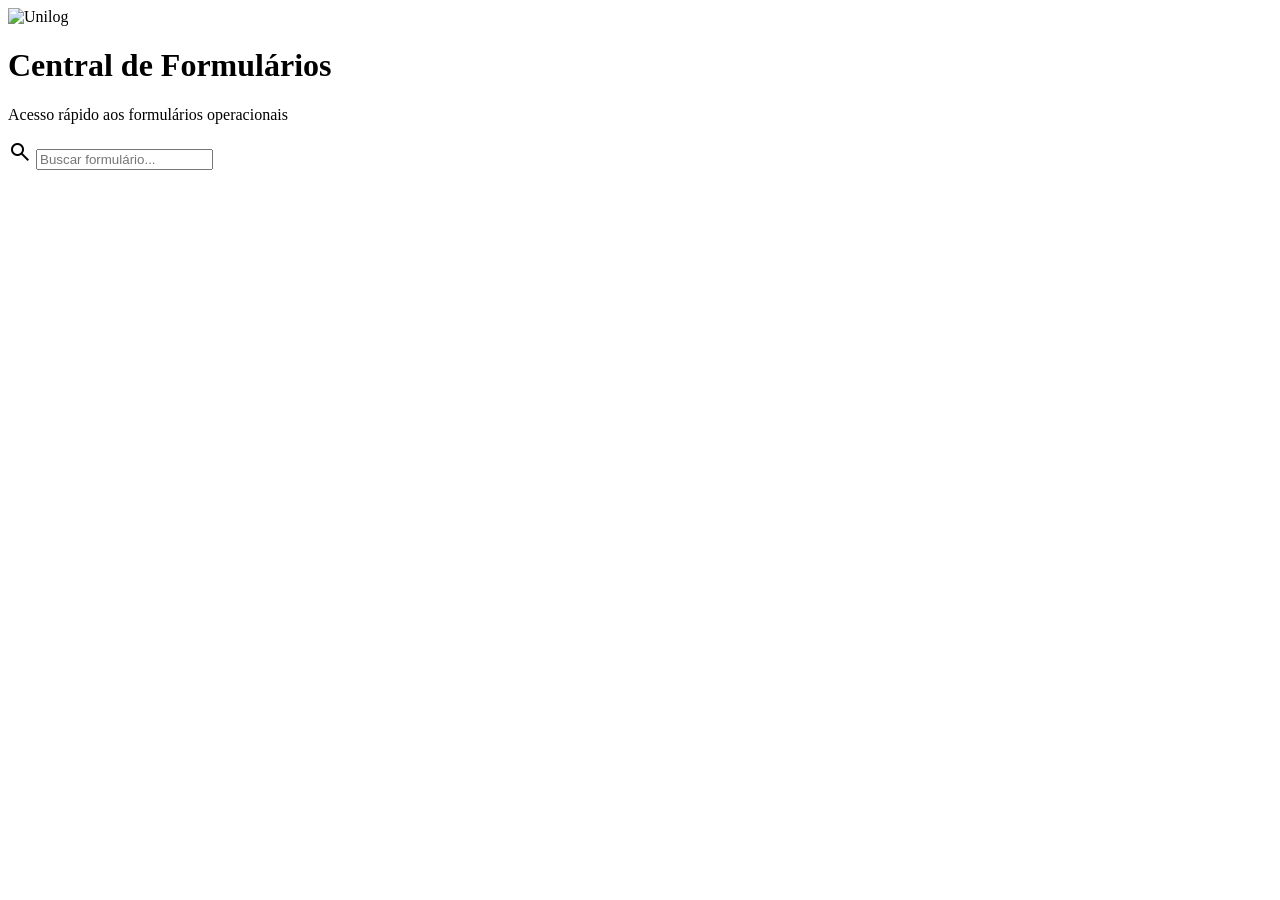
==== index.html @ 082c8972 "Add initial HTML structure for the application" ====
<!DOCTYPE html>
<html lang="pt-BR">
<head>
  <meta charset="UTF-8" />
  <meta name="viewport" content="width=device-width, initial-scale=1.0" />
  <title>Central de Formulários - Unilog</title>

  <link rel="preconnect" href="https://fonts.googleapis.com">
  <link rel="preconnect" href="https://fonts.gstatic.com" crossorigin>
  <link href="https://fonts.googleapis.com/css2?family=Roboto:wght@300;400;700&display=swap" rel="stylesheet">

  <link rel="stylesheet" href="style.css" />

  <link rel="stylesheet" href="https://fonts.googleapis.com/css2?family=Material+Symbols+Outlined" />
</head>
<body>
  <div class="app">
    <header class="header">
      <img src="assets/logo-unilog.png" alt="Unilog" class="logo" />
      <div class="header-text">
        <h1>Central de Formulários</h1>
        <p>Acesso rápido aos formulários operacionais</p>
      </div>
    </header>

    <section class="search-section">
      <div class="search-box">
        <span class="material-symbols-outlined">search</span>
        <input type="text" id="searchInput" placeholder="Buscar formulário..." />
      </div>
    </section>

    <section id="catalogo" class="catalogo"></section>
  </div>

  <script src="config.js"></script>
  <script src="app.js"></script>
</body>
</html>
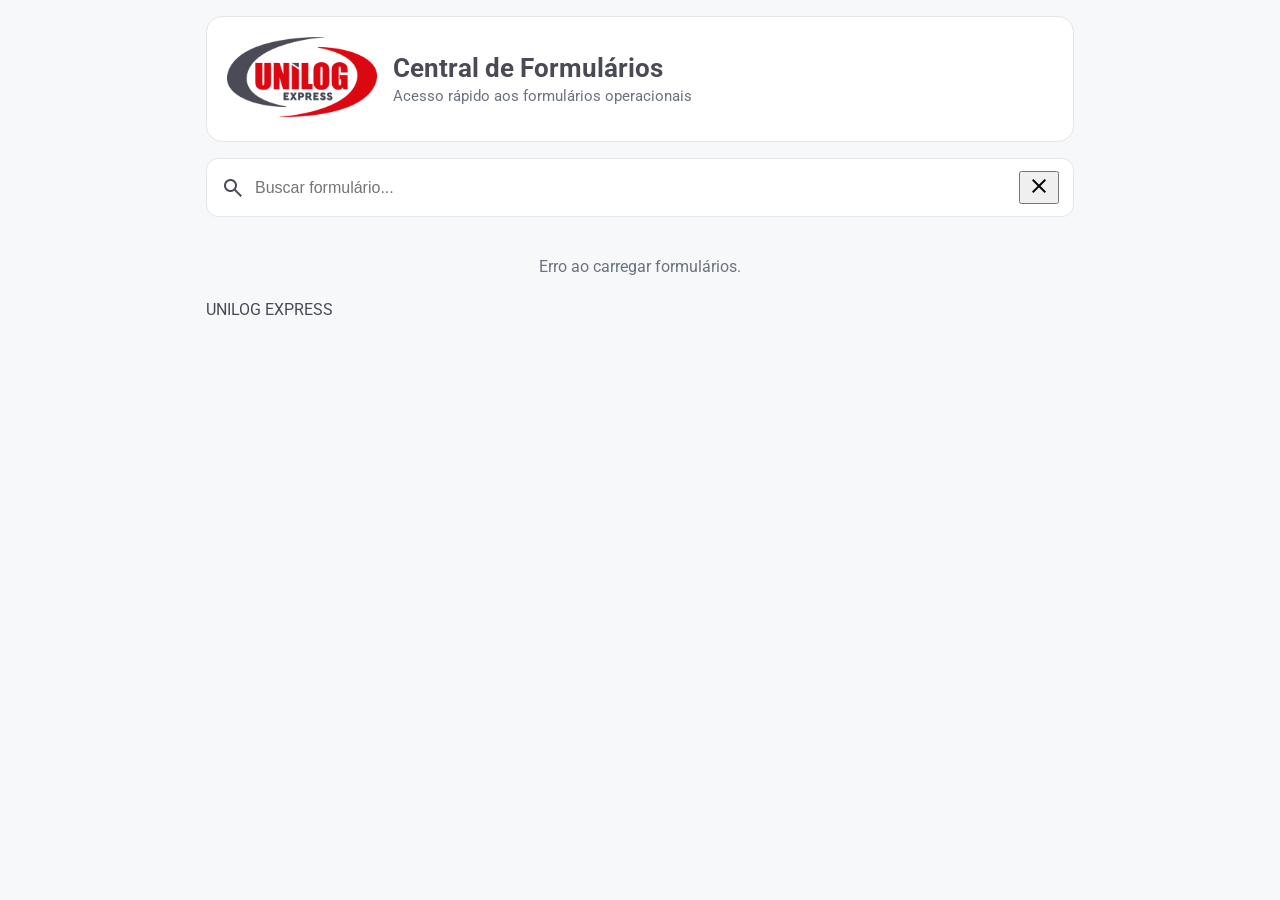
==== commit f0120190: "Refactor index.html for better structure and accessibility Updated HTML structure and improved acces" ====
--- a/index.html
+++ b/index.html
@@ -1,39 +1,145 @@
 <!DOCTYPE html>
 <html lang="pt-BR">
+
 <head>
-  <meta charset="UTF-8" />
-  <meta name="viewport" content="width=device-width, initial-scale=1.0" />
-  <title>Central de Formulários - Unilog</title>
+  <meta charset="UTF-8">
 
-  <link rel="preconnect" href="https://fonts.googleapis.com">
-  <link rel="preconnect" href="https://fonts.gstatic.com" crossorigin>
-  <link href="https://fonts.googleapis.com/css2?family=Roboto:wght@300;400;700&display=swap" rel="stylesheet">
+  <meta
+    name="viewport"
+    content="width=device-width, initial-scale=1.0"
+  >
 
-  <link rel="stylesheet" href="style.css" />
+  <meta
+    name="theme-color"
+    content="#494a56"
+  >
 
-  <link rel="stylesheet" href="https://fonts.googleapis.com/css2?family=Material+Symbols+Outlined" />
+  <title>Central de Formulários | Unilog Express</title>
+
+  <!-- Roboto -->
+  <link
+    rel="preconnect"
+    href="https://fonts.googleapis.com"
+  >
+
+  <link
+    rel="preconnect"
+    href="https://fonts.gstatic.com"
+    crossorigin
+  >
+
+  <link
+    href="https://fonts.googleapis.com/css2?family=Roboto:wght@300;400;500;700&display=swap"
+    rel="stylesheet"
+  >
+
+  <!-- Google Material Symbols -->
+  <link
+    rel="stylesheet"
+    href="https://fonts.googleapis.com/css2?family=Material+Symbols+Outlined"
+  >
+
+  <!-- CSS -->
+  <link
+    rel="stylesheet"
+    href="style.css"
+  >
 </head>
+
 <body>
-  <div class="app">
+
+  <main class="app">
+
+    <!-- CABEÇALHO -->
     <header class="header">
-      <img src="assets/logo-unilog.png" alt="Unilog" class="logo" />
+
+      <div class="logo-container">
+        <img
+          src="assets/logo-unilog.png"
+          alt="Unilog Express"
+          class="logo"
+        >
+      </div>
+
       <div class="header-text">
         <h1>Central de Formulários</h1>
-        <p>Acesso rápido aos formulários operacionais</p>
+
+        <p>
+          Acesso rápido aos formulários operacionais
+        </p>
       </div>
+
     </header>
 
-    <section class="search-section">
+
+    <!-- BUSCA -->
+    <section
+      class="search-section"
+      aria-label="Pesquisa de formulários"
+    >
+
       <div class="search-box">
-        <span class="material-symbols-outlined">search</span>
-        <input type="text" id="searchInput" placeholder="Buscar formulário..." />
+
+        <span
+          class="material-symbols-outlined search-icon"
+          aria-hidden="true"
+        >
+          search
+        </span>
+
+        <input
+          type="search"
+          id="searchInput"
+          placeholder="Buscar formulário..."
+          autocomplete="off"
+          aria-label="Buscar formulário"
+        >
+
+        <button
+          type="button"
+          id="clearSearch"
+          class="clear-search"
+          aria-label="Limpar pesquisa"
+          title="Limpar pesquisa"
+        >
+          <span class="material-symbols-outlined">
+            close
+          </span>
+        </button>
+
       </div>
+
     </section>
 
-    <section id="catalogo" class="catalogo"></section>
-  </div>
 
+    <!-- CATÁLOGO -->
+    <section
+      id="catalogo"
+      class="catalogo"
+      aria-live="polite"
+    >
+
+      <div class="estado">
+        Carregando formulários...
+      </div>
+
+    </section>
+
+
+    <!-- RODAPÉ -->
+    <footer class="footer">
+      <span>UNILOG EXPRESS</span>
+    </footer>
+
+  </main>
+
+
+  <!-- CONFIGURAÇÃO -->
   <script src="config.js"></script>
+
+  <!-- APLICAÇÃO -->
   <script src="app.js"></script>
+
 </body>
+
 </html>
--- a/style.css
+++ b/style.css
@@ -0,0 +1,171 @@
+:root {
+  --cor-primaria: #494a56;
+  --cor-secundaria: #db0812;
+  --cor-fundo: #f7f8fa;
+  --cor-branco: #ffffff;
+  --cor-borda: #e3e6ea;
+  --cor-texto-claro: #6b7280;
+  --cor-hover: #fff2f3;
+  --raio: 16px;
+}
+
+* {
+  box-sizing: border-box;
+}
+
+body {
+  margin: 0;
+  font-family: 'Roboto', Verdana, sans-serif;
+  background: var(--cor-fundo);
+  color: var(--cor-primaria);
+}
+
+.app {
+  max-width: 900px;
+  margin: 0 auto;
+  padding: 16px;
+}
+
+.header {
+  display: flex;
+  align-items: center;
+  gap: 16px;
+  background: var(--cor-branco);
+  border: 1px solid var(--cor-borda);
+  border-radius: var(--raio);
+  padding: 16px;
+  margin-bottom: 16px;
+}
+
+.logo {
+  width: 120px;
+  height: auto;
+  object-fit: contain;
+}
+
+.header-text h1 {
+  margin: 0;
+  font-size: 1.4rem;
+  color: var(--cor-primaria);
+}
+
+.header-text p {
+  margin: 4px 0 0;
+  color: var(--cor-texto-claro);
+  font-size: 0.95rem;
+}
+
+.search-section {
+  margin-bottom: 16px;
+}
+
+.search-box {
+  display: flex;
+  align-items: center;
+  gap: 8px;
+  background: var(--cor-branco);
+  border: 1px solid var(--cor-borda);
+  border-radius: 12px;
+  padding: 12px 14px;
+}
+
+.search-box input {
+  border: none;
+  outline: none;
+  width: 100%;
+  font-size: 1rem;
+  background: transparent;
+  color: var(--cor-primaria);
+}
+
+.catalogo {
+  display: flex;
+  flex-direction: column;
+  gap: 24px;
+}
+
+.categoria {
+  display: flex;
+  flex-direction: column;
+  gap: 12px;
+}
+
+.categoria-titulo {
+  font-size: 1.1rem;
+  font-weight: 700;
+  color: var(--cor-primaria);
+  border-left: 5px solid var(--cor-secundaria);
+  padding-left: 10px;
+}
+
+.cards {
+  display: grid;
+  grid-template-columns: 1fr;
+  gap: 12px;
+}
+
+.card {
+  display: flex;
+  align-items: center;
+  gap: 14px;
+  background: var(--cor-branco);
+  border: 1px solid var(--cor-borda);
+  border-radius: 14px;
+  padding: 14px;
+  text-decoration: none;
+  color: inherit;
+  transition: 0.2s ease;
+}
+
+.card:hover {
+  background: var(--cor-hover);
+  border-color: var(--cor-secundaria);
+}
+
+.card-icon {
+  width: 48px;
+  height: 48px;
+  background: #fff4f5;
+  color: var(--cor-secundaria);
+  border-radius: 12px;
+  display: flex;
+  align-items: center;
+  justify-content: center;
+  flex-shrink: 0;
+}
+
+.card-content h3 {
+  margin: 0;
+  font-size: 1rem;
+  color: var(--cor-primaria);
+}
+
+.card-content p {
+  margin: 4px 0 0;
+  color: var(--cor-texto-claro);
+  font-size: 0.92rem;
+}
+
+.estado {
+  text-align: center;
+  padding: 24px;
+  color: var(--cor-texto-claro);
+}
+
+@media (min-width: 700px) {
+  .cards {
+    grid-template-columns: repeat(2, 1fr);
+  }
+
+  .header {
+    padding: 20px;
+  }
+
+  .logo {
+    width: 150px;
+  }
+
+  .header-text h1 {
+    font-size: 1.6rem;
+  }
+}
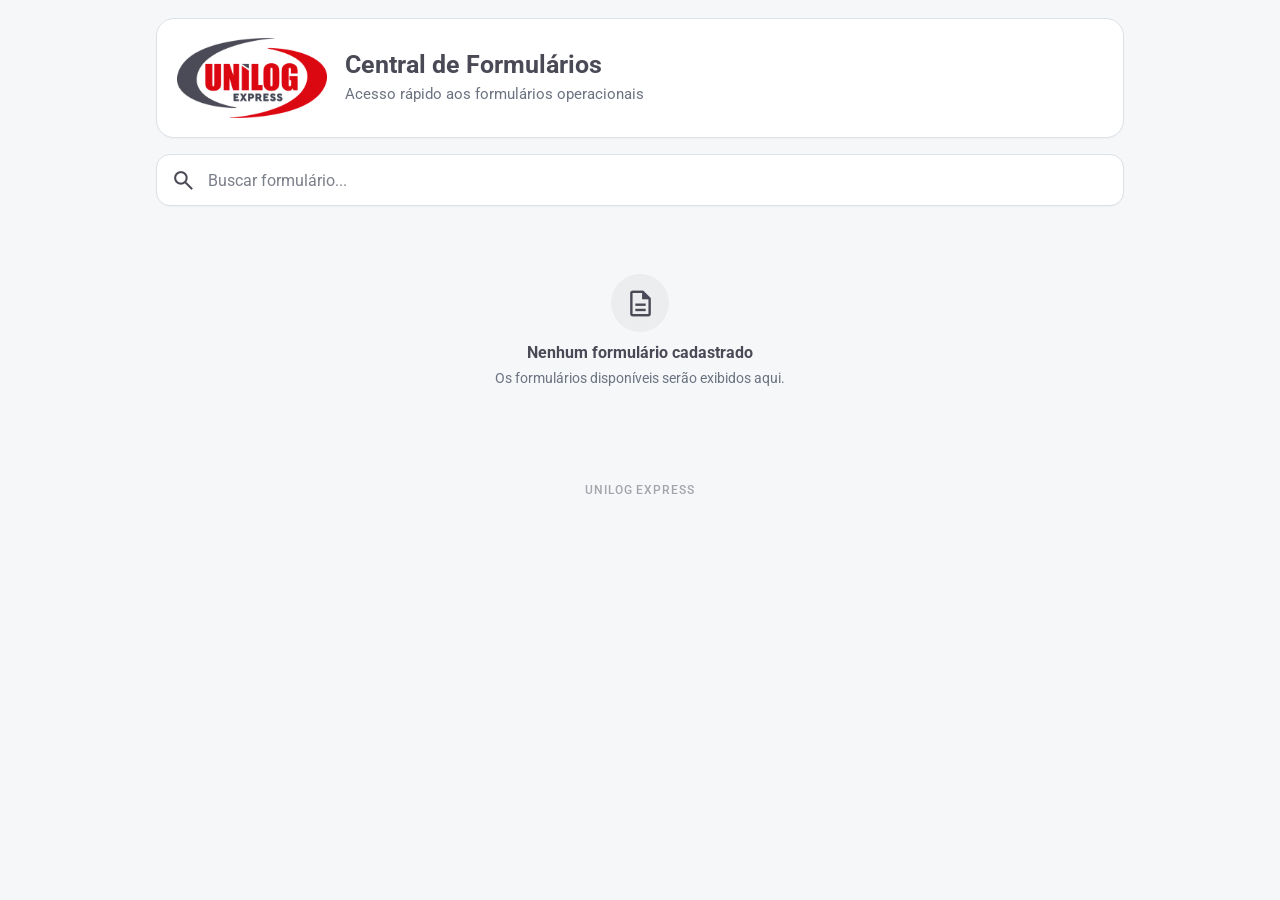
==== commit b2bfdd34: "Improve mobile viewport and cache busting" ====
--- a/index.html
+++ b/index.html
@@ -6,7 +6,7 @@
 
   <meta
     name="viewport"
-    content="width=device-width, initial-scale=1.0"
+    content="width=device-width, initial-scale=1.0, viewport-fit=cover"
   >
 
   <meta
@@ -39,10 +39,10 @@
     href="https://fonts.googleapis.com/css2?family=Material+Symbols+Outlined"
   >
 
-  <!-- CSS -->
+  <!-- CSS | versão para evitar cache antigo em celulares/coletor -->
   <link
     rel="stylesheet"
-    href="style.css"
+    href="style.css?v=20260814-2"
   >
 </head>
 
@@ -134,11 +134,11 @@
   </main>
 
 
-  <!-- CONFIGURAÇÃO -->
-  <script src="config.js"></script>
+  <!-- CONFIGURAÇÃO | versão para evitar cache antigo -->
+  <script src="config.js?v=20260814-2"></script>
 
-  <!-- APLICAÇÃO -->
-  <script src="app.js"></script>
+  <!-- APLICAÇÃO | versão para evitar cache antigo -->
+  <script src="app.js?v=20260814-2"></script>
 
 </body>
 
--- a/style.css
+++ b/style.css
@@ -1,171 +1,696 @@
+/* =========================================================
+   CENTRAL DE FORMULÁRIOS - UNILOG EXPRESS
+   ========================================================= */
+
 :root {
-  --cor-primaria: #494a56;
-  --cor-secundaria: #db0812;
-  --cor-fundo: #f7f8fa;
+
+  /* Cores institucionais */
+  --unilog-cinza: #494a56;
+  --unilog-vermelho: #db0812;
+
+  /* Cores secundárias */
+  --unilog-azul: #accfcc;
+  --unilog-castanho: #b8ad9c;
+  --unilog-amarelo: #f2d750;
+
+  /* Interface */
+  --cor-fundo: #f6f7f9;
   --cor-branco: #ffffff;
-  --cor-borda: #e3e6ea;
-  --cor-texto-claro: #6b7280;
-  --cor-hover: #fff2f3;
-  --raio: 16px;
-}
+
+  --cor-texto: #494a56;
+  --cor-texto-secundario: #6b7280;
+
+  --cor-borda: #dde1e6;
+  --cor-hover: #fff4f4;
+
+  --sombra-leve:
+    0 1px 2px rgba(0, 0, 0, 0.03);
+
+  --raio-grande: 18px;
+  --raio-medio: 14px;
+  --raio-pequeno: 10px;
+}
+
+
+/* =========================================================
+   RESET
+   ========================================================= */
 
 * {
   box-sizing: border-box;
 }
 
+html {
+  -webkit-text-size-adjust: 100%;
+}
+
 body {
   margin: 0;
-  font-family: 'Roboto', Verdana, sans-serif;
+
+  min-height: 100vh;
+
+  font-family:
+    "Roboto",
+    Verdana,
+    Arial,
+    sans-serif;
+
   background: var(--cor-fundo);
-  color: var(--cor-primaria);
-}
+
+  color: var(--cor-texto);
+}
+
+
+/* =========================================================
+   APLICAÇÃO
+   ========================================================= */
 
 .app {
-  max-width: 900px;
+  width: 100%;
+
+  max-width: 1000px;
+
   margin: 0 auto;
+
+  padding: 18px 16px 30px;
+}
+
+
+/* =========================================================
+   CABEÇALHO
+   ========================================================= */
+
+.header {
+
+  display: flex;
+
+  align-items: center;
+
+  gap: 18px;
+
+  min-height: 120px;
+
+  padding: 18px 20px;
+
+  background: var(--cor-branco);
+
+  border: 1px solid var(--cor-borda);
+
+  border-radius: var(--raio-grande);
+
+  box-shadow: var(--sombra-leve);
+}
+
+
+.logo-container {
+  flex-shrink: 0;
+
+  display: flex;
+
+  align-items: center;
+
+  justify-content: center;
+}
+
+
+.logo {
+  display: block;
+
+  width: 150px;
+
+  max-width: 100%;
+
+  height: auto;
+
+  object-fit: contain;
+}
+
+
+.header-text {
+  min-width: 0;
+}
+
+
+.header-text h1 {
+
+  margin: 0;
+
+  font-size: 1.55rem;
+
+  line-height: 1.2;
+
+  font-weight: 700;
+
+  color: var(--unilog-cinza);
+}
+
+
+.header-text p {
+
+  margin: 4px 0 0;
+
+  font-size: 0.95rem;
+
+  line-height: 1.4;
+
+  font-weight: 400;
+
+  color: var(--cor-texto-secundario);
+}
+
+
+/* =========================================================
+   PESQUISA
+   ========================================================= */
+
+.search-section {
+  margin-top: 16px;
+}
+
+
+.search-box {
+
+  display: flex;
+
+  align-items: center;
+
+  width: 100%;
+
+  min-height: 52px;
+
+  padding: 0 14px;
+
+  background: var(--cor-branco);
+
+  border: 1px solid var(--cor-borda);
+
+  border-radius: var(--raio-medio);
+
+  box-shadow: var(--sombra-leve);
+
+  transition:
+    border-color 0.15s ease,
+    box-shadow 0.15s ease;
+}
+
+
+.search-box:focus-within {
+
+  border-color: var(--unilog-cinza);
+
+  box-shadow:
+    0 0 0 3px rgba(73, 74, 86, 0.08);
+}
+
+
+.search-icon {
+
+  flex-shrink: 0;
+
+  font-size: 25px;
+
+  color: var(--unilog-cinza);
+}
+
+
+.search-box input {
+
+  flex: 1;
+
+  width: 100%;
+
+  min-width: 0;
+
+  padding: 14px 12px;
+
+  border: none;
+
+  outline: none;
+
+  background: transparent;
+
+  color: var(--cor-texto);
+
+  font-family: inherit;
+
+  font-size: 1rem;
+}
+
+
+.search-box input::placeholder {
+  color: #7b7f89;
+}
+
+
+.clear-search {
+
+  display: none;
+
+  align-items: center;
+
+  justify-content: center;
+
+  width: 38px;
+
+  height: 38px;
+
+  padding: 0;
+
+  border: none;
+
+  border-radius: 50%;
+
+  background: transparent;
+
+  color: var(--cor-texto-secundario);
+
+  cursor: pointer;
+}
+
+
+.clear-search.visible {
+  display: flex;
+}
+
+
+.clear-search:hover {
+  background: #f0f1f3;
+}
+
+
+.clear-search .material-symbols-outlined {
+  font-size: 21px;
+}
+
+
+/* =========================================================
+   CATÁLOGO
+   ========================================================= */
+
+.catalogo {
+
+  display: flex;
+
+  flex-direction: column;
+
+  gap: 26px;
+
+  margin-top: 30px;
+}
+
+
+/* =========================================================
+   CATEGORIA
+   ========================================================= */
+
+.categoria {
+
+  display: flex;
+
+  flex-direction: column;
+
+  gap: 12px;
+}
+
+
+.categoria-titulo {
+
+  display: flex;
+
+  align-items: center;
+
+  min-height: 30px;
+
+  padding-left: 11px;
+
+  border-left: 5px solid var(--unilog-vermelho);
+
+  color: var(--unilog-cinza);
+
+  font-size: 1.08rem;
+
+  font-weight: 700;
+
+  line-height: 1.25;
+}
+
+
+/* =========================================================
+   CARDS
+   ========================================================= */
+
+.cards {
+
+  display: grid;
+
+  grid-template-columns: 1fr;
+
+  gap: 11px;
+}
+
+
+.card {
+
+  display: flex;
+
+  align-items: center;
+
+  gap: 14px;
+
+  min-height: 78px;
+
+  padding: 14px 16px;
+
+  background: var(--cor-branco);
+
+  border: 1px solid var(--cor-borda);
+
+  border-radius: var(--raio-medio);
+
+  box-shadow: var(--sombra-leve);
+
+  color: inherit;
+
+  text-decoration: none;
+
+  cursor: pointer;
+
+  transition:
+    border-color 0.15s ease,
+    background-color 0.15s ease,
+    transform 0.15s ease;
+}
+
+
+.card:hover {
+
+  border-color: var(--unilog-vermelho);
+
+  background: var(--cor-hover);
+}
+
+
+.card:active {
+  transform: scale(0.99);
+}
+
+
+/* Ícone */
+
+.card-icon {
+
+  flex-shrink: 0;
+
+  display: flex;
+
+  align-items: center;
+
+  justify-content: center;
+
+  width: 50px;
+
+  height: 50px;
+
+  border-radius: 13px;
+
+  background: rgba(219, 8, 18, 0.07);
+
+  color: var(--unilog-vermelho);
+}
+
+
+.card-icon .material-symbols-outlined {
+  font-size: 29px;
+}
+
+
+/* Conteúdo */
+
+.card-content {
+
+  flex: 1;
+
+  min-width: 0;
+}
+
+
+.card-content h3 {
+
+  margin: 0;
+
+  color: var(--unilog-cinza);
+
+  font-size: 1rem;
+
+  font-weight: 700;
+
+  line-height: 1.3;
+}
+
+
+.card-content p {
+
+  margin: 4px 0 0;
+
+  color: var(--cor-texto-secundario);
+
+  font-size: 0.89rem;
+
+  line-height: 1.35;
+}
+
+
+/* Seta */
+
+.card-arrow {
+
+  flex-shrink: 0;
+
+  display: flex;
+
+  align-items: center;
+
+  justify-content: center;
+
+  color: #a1a4aa;
+}
+
+
+.card-arrow .material-symbols-outlined {
+  font-size: 22px;
+}
+
+
+/* =========================================================
+   ESTADOS
+   ========================================================= */
+
+.estado {
+
+  display: flex;
+
+  align-items: center;
+
+  justify-content: center;
+
+  min-height: 100px;
+
+  padding: 24px;
+
+  text-align: center;
+
+  color: var(--cor-texto-secundario);
+
+  font-size: 0.95rem;
+}
+
+
+/* Estado vazio */
+
+.estado-vazio {
+
+  display: flex;
+
+  flex-direction: column;
+
+  align-items: center;
+
+  justify-content: center;
+
+  gap: 7px;
+
+  min-height: 180px;
+
+  padding: 38px 20px;
+
+  text-align: center;
+}
+
+
+.estado-vazio .icone-vazio {
+
+  display: flex;
+
+  align-items: center;
+
+  justify-content: center;
+
+  width: 58px;
+
+  height: 58px;
+
+  margin-bottom: 4px;
+
+  border-radius: 50%;
+
+  background: rgba(73, 74, 86, 0.06);
+
+  color: var(--unilog-cinza);
+}
+
+
+.estado-vazio .icone-vazio .material-symbols-outlined {
+  font-size: 31px;
+}
+
+
+.estado-vazio strong {
+
+  color: var(--unilog-cinza);
+
+  font-size: 1rem;
+
+  font-weight: 700;
+}
+
+
+.estado-vazio p {
+
+  max-width: 400px;
+
+  margin: 0;
+
+  color: var(--cor-texto-secundario);
+
+  font-size: 0.9rem;
+
+  line-height: 1.4;
+}
+
+
+/* =========================================================
+   RODAPÉ
+   ========================================================= */
+
+.footer {
+
+  margin-top: 40px;
+
   padding: 16px;
-}
-
-.header {
-  display: flex;
-  align-items: center;
-  gap: 16px;
-  background: var(--cor-branco);
-  border: 1px solid var(--cor-borda);
-  border-radius: var(--raio);
-  padding: 16px;
-  margin-bottom: 16px;
-}
-
-.logo {
-  width: 120px;
-  height: auto;
-  object-fit: contain;
-}
-
-.header-text h1 {
-  margin: 0;
-  font-size: 1.4rem;
-  color: var(--cor-primaria);
-}
-
-.header-text p {
-  margin: 4px 0 0;
-  color: var(--cor-texto-claro);
-  font-size: 0.95rem;
-}
-
-.search-section {
-  margin-bottom: 16px;
-}
-
-.search-box {
-  display: flex;
-  align-items: center;
-  gap: 8px;
-  background: var(--cor-branco);
-  border: 1px solid var(--cor-borda);
-  border-radius: 12px;
-  padding: 12px 14px;
-}
-
-.search-box input {
-  border: none;
-  outline: none;
-  width: 100%;
-  font-size: 1rem;
-  background: transparent;
-  color: var(--cor-primaria);
-}
-
-.catalogo {
-  display: flex;
-  flex-direction: column;
-  gap: 24px;
-}
-
-.categoria {
-  display: flex;
-  flex-direction: column;
-  gap: 12px;
-}
-
-.categoria-titulo {
-  font-size: 1.1rem;
-  font-weight: 700;
-  color: var(--cor-primaria);
-  border-left: 5px solid var(--cor-secundaria);
-  padding-left: 10px;
-}
-
-.cards {
-  display: grid;
-  grid-template-columns: 1fr;
-  gap: 12px;
-}
-
-.card {
-  display: flex;
-  align-items: center;
-  gap: 14px;
-  background: var(--cor-branco);
-  border: 1px solid var(--cor-borda);
-  border-radius: 14px;
-  padding: 14px;
-  text-decoration: none;
-  color: inherit;
-  transition: 0.2s ease;
-}
-
-.card:hover {
-  background: var(--cor-hover);
-  border-color: var(--cor-secundaria);
-}
-
-.card-icon {
-  width: 48px;
-  height: 48px;
-  background: #fff4f5;
-  color: var(--cor-secundaria);
-  border-radius: 12px;
-  display: flex;
-  align-items: center;
-  justify-content: center;
-  flex-shrink: 0;
-}
-
-.card-content h3 {
-  margin: 0;
-  font-size: 1rem;
-  color: var(--cor-primaria);
-}
-
-.card-content p {
-  margin: 4px 0 0;
-  color: var(--cor-texto-claro);
-  font-size: 0.92rem;
-}
-
-.estado {
+
   text-align: center;
-  padding: 24px;
-  color: var(--cor-texto-claro);
-}
+
+  color: #a2a5ab;
+
+  font-size: 0.72rem;
+
+  font-weight: 500;
+
+  letter-spacing: 0.08em;
+}
+
+
+/* =========================================================
+   RESPONSIVIDADE
+   ========================================================= */
 
 @media (min-width: 700px) {
+
   .cards {
-    grid-template-columns: repeat(2, 1fr);
-  }
+    grid-template-columns: repeat(2, minmax(0, 1fr));
+  }
+
+}
+
+
+@media (max-width: 600px) {
+
+  .app {
+    padding: 12px 12px 24px;
+  }
+
 
   .header {
-    padding: 20px;
-  }
+
+    min-height: 105px;
+
+    gap: 12px;
+
+    padding: 15px;
+  }
+
 
   .logo {
-    width: 150px;
-  }
+    width: 135px;
+  }
+
 
   .header-text h1 {
-    font-size: 1.6rem;
-  }
-}
+    font-size: 1.27rem;
+  }
+
+
+  .header-text p {
+    font-size: 0.85rem;
+  }
+
+
+  .search-section {
+    margin-top: 12px;
+  }
+
+
+  .catalogo {
+    margin-top: 24px;
+  }
+
+
+  .card {
+    min-height: 76px;
+
+    padding: 13px;
+  }
+
+}
+
+
+@media (max-width: 420px) {
+
+  .header {
+    align-items: center;
+  }
+
+
+  .logo {
+    width: 115px;
+  }
+
+
+  .header-text h1 {
+    font-size: 1.12rem;
+  }
+
+
+  .header-text p {
+    font-size: 0.8rem;
+  }
+
+
+  .card-icon {
+
+    width: 46px;
+
+    height: 46px;
+  }
+
+}
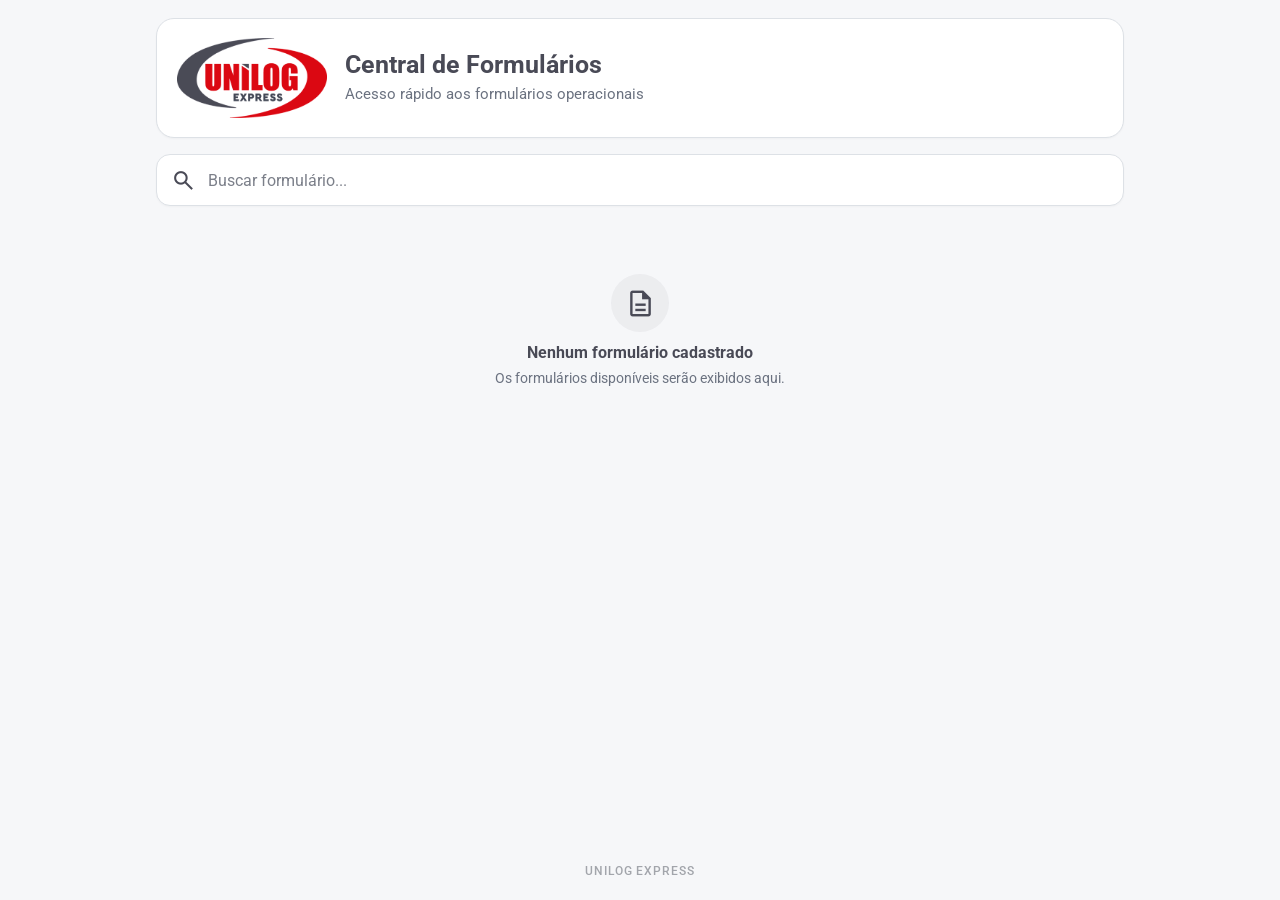
==== commit 82f75a4e: "Bump frontend asset version after Safari compatibility fix" ====
--- a/index.html
+++ b/index.html
@@ -42,7 +42,7 @@
   <!-- CSS | versão para evitar cache antigo em celulares/coletor -->
   <link
     rel="stylesheet"
-    href="style.css?v=20260814-2"
+    href="style.css?v=20260814-3"
   >
 </head>
 
@@ -135,10 +135,10 @@
 
 
   <!-- CONFIGURAÇÃO | versão para evitar cache antigo -->
-  <script src="config.js?v=20260814-2"></script>
+  <script src="config.js?v=20260814-3"></script>
 
   <!-- APLICAÇÃO | versão para evitar cache antigo -->
-  <script src="app.js?v=20260814-2"></script>
+  <script src="app.js?v=20260814-3"></script>
 
 </body>
 
--- a/style.css
+++ b/style.css
@@ -3,37 +3,27 @@
    ========================================================= */
 
 :root {
-
-  /* Cores institucionais */
   --unilog-cinza: #494a56;
   --unilog-vermelho: #db0812;
-
-  /* Cores secundárias */
   --unilog-azul: #accfcc;
   --unilog-castanho: #b8ad9c;
   --unilog-amarelo: #f2d750;
 
-  /* Interface */
   --cor-fundo: #f6f7f9;
   --cor-branco: #ffffff;
-
   --cor-texto: #494a56;
   --cor-texto-secundario: #6b7280;
-
   --cor-borda: #dde1e6;
   --cor-hover: #fff4f4;
 
-  --sombra-leve:
-    0 1px 2px rgba(0, 0, 0, 0.03);
-
+  --sombra-leve: 0 1px 2px rgba(0, 0, 0, 0.03);
   --raio-grande: 18px;
   --raio-medio: 14px;
   --raio-pequeno: 10px;
 }
 
-
-/* =========================================================
-   RESET
+/* =========================================================
+   RESET / BASE
    ========================================================= */
 
 * {
@@ -41,25 +31,26 @@
 }
 
 html {
+  width: 100%;
+  min-height: 100%;
   -webkit-text-size-adjust: 100%;
 }
 
 body {
   margin: 0;
-
+  width: 100%;
   min-height: 100vh;
-
-  font-family:
-    "Roboto",
-    Verdana,
-    Arial,
-    sans-serif;
-
+  min-height: 100dvh;
+
+  font-family: "Roboto", Verdana, Arial, sans-serif;
   background: var(--cor-fundo);
-
   color: var(--cor-texto);
 }
 
+img,
+svg {
+  max-width: 100%;
+}
 
 /* =========================================================
    APLICAÇÃO
@@ -67,97 +58,68 @@
 
 .app {
   width: 100%;
-
   max-width: 1000px;
+  min-height: 100vh;
+  min-height: 100dvh;
 
   margin: 0 auto;
-
-  padding: 18px 16px 30px;
-}
-
+  padding: 18px 16px 18px;
+
+  display: flex;
+  flex-direction: column;
+}
 
 /* =========================================================
    CABEÇALHO
    ========================================================= */
 
 .header {
-
-  display: flex;
-
-  align-items: center;
-
+  display: flex;
+  align-items: center;
   gap: 18px;
 
   min-height: 120px;
-
   padding: 18px 20px;
 
   background: var(--cor-branco);
-
   border: 1px solid var(--cor-borda);
-
   border-radius: var(--raio-grande);
-
   box-shadow: var(--sombra-leve);
 }
-
 
 .logo-container {
   flex-shrink: 0;
-
-  display: flex;
-
-  align-items: center;
-
-  justify-content: center;
-}
-
+  display: flex;
+  align-items: center;
+  justify-content: center;
+}
 
 .logo {
   display: block;
-
   width: 150px;
-
-  max-width: 100%;
-
   height: auto;
-
   object-fit: contain;
 }
-
 
 .header-text {
   min-width: 0;
 }
 
-
 .header-text h1 {
-
   margin: 0;
-
   font-size: 1.55rem;
-
   line-height: 1.2;
-
   font-weight: 700;
-
   color: var(--unilog-cinza);
 }
 
-
 .header-text p {
-
   margin: 4px 0 0;
-
   font-size: 0.95rem;
-
   line-height: 1.4;
-
   font-weight: 400;
-
   color: var(--cor-texto-secundario);
 }
-
 
 /* =========================================================
    PESQUISA
@@ -167,25 +129,16 @@
   margin-top: 16px;
 }
 
-
 .search-box {
-
-  display: flex;
-
-  align-items: center;
-
-  width: 100%;
-
+  display: flex;
+  align-items: center;
+  width: 100%;
   min-height: 52px;
-
   padding: 0 14px;
 
   background: var(--cor-branco);
-
   border: 1px solid var(--cor-borda);
-
   border-radius: var(--raio-medio);
-
   box-shadow: var(--sombra-leve);
 
   transition:
@@ -193,186 +146,130 @@
     box-shadow 0.15s ease;
 }
 
-
 .search-box:focus-within {
-
   border-color: var(--unilog-cinza);
-
-  box-shadow:
-    0 0 0 3px rgba(73, 74, 86, 0.08);
-}
-
+  box-shadow: 0 0 0 3px rgba(73, 74, 86, 0.08);
+}
 
 .search-icon {
-
   flex-shrink: 0;
-
   font-size: 25px;
-
   color: var(--unilog-cinza);
 }
 
-
 .search-box input {
-
   flex: 1;
-
-  width: 100%;
-
+  width: 100%;
   min-width: 0;
-
   padding: 14px 12px;
 
   border: none;
-
   outline: none;
-
   background: transparent;
 
   color: var(--cor-texto);
-
   font-family: inherit;
-
   font-size: 1rem;
 }
-
 
 .search-box input::placeholder {
   color: #7b7f89;
 }
 
-
 .clear-search {
-
   display: none;
-
-  align-items: center;
-
+  align-items: center;
   justify-content: center;
 
   width: 38px;
-
   height: 38px;
-
   padding: 0;
 
   border: none;
-
   border-radius: 50%;
-
   background: transparent;
 
   color: var(--cor-texto-secundario);
-
   cursor: pointer;
 }
 
-
 .clear-search.visible {
   display: flex;
 }
-
 
 .clear-search:hover {
   background: #f0f1f3;
 }
 
-
 .clear-search .material-symbols-outlined {
   font-size: 21px;
 }
 
-
 /* =========================================================
    CATÁLOGO
    ========================================================= */
 
 .catalogo {
-
-  display: flex;
-
+  display: flex;
   flex-direction: column;
-
   gap: 26px;
-
   margin-top: 30px;
-}
-
+  width: 100%;
+}
 
 /* =========================================================
    CATEGORIA
    ========================================================= */
 
 .categoria {
-
-  display: flex;
-
+  display: flex;
   flex-direction: column;
-
   gap: 12px;
-}
-
+  width: 100%;
+}
 
 .categoria-titulo {
-
-  display: flex;
-
-  align-items: center;
-
+  display: flex;
+  align-items: center;
   min-height: 30px;
-
   padding-left: 11px;
 
   border-left: 5px solid var(--unilog-vermelho);
-
   color: var(--unilog-cinza);
 
   font-size: 1.08rem;
-
   font-weight: 700;
-
   line-height: 1.25;
 }
 
-
 /* =========================================================
    CARDS
    ========================================================= */
 
 .cards {
-
   display: grid;
-
-  grid-template-columns: 1fr;
-
+  grid-template-columns: minmax(0, 1fr);
   gap: 11px;
-}
-
+  width: 100%;
+}
 
 .card {
-
-  display: flex;
-
-  align-items: center;
-
+  display: flex;
+  align-items: center;
   gap: 14px;
 
+  width: 100%;
+  min-width: 0;
   min-height: 78px;
-
   padding: 14px 16px;
 
   background: var(--cor-branco);
-
   border: 1px solid var(--cor-borda);
-
   border-radius: var(--raio-medio);
-
   box-shadow: var(--sombra-leve);
 
   color: inherit;
-
   text-decoration: none;
-
   cursor: pointer;
 
   transition:
@@ -381,316 +278,232 @@
     transform 0.15s ease;
 }
 
-
 .card:hover {
-
   border-color: var(--unilog-vermelho);
-
   background: var(--cor-hover);
 }
-
 
 .card:active {
   transform: scale(0.99);
 }
 
-
-/* Ícone */
-
 .card-icon {
-
   flex-shrink: 0;
-
-  display: flex;
-
-  align-items: center;
-
+  display: flex;
+  align-items: center;
   justify-content: center;
 
   width: 50px;
-
   height: 50px;
-
   border-radius: 13px;
 
   background: rgba(219, 8, 18, 0.07);
-
   color: var(--unilog-vermelho);
 }
-
 
 .card-icon .material-symbols-outlined {
   font-size: 29px;
 }
 
-
-/* Conteúdo */
-
 .card-content {
-
   flex: 1;
-
   min-width: 0;
-}
-
+  overflow-wrap: anywhere;
+}
 
 .card-content h3 {
-
   margin: 0;
-
   color: var(--unilog-cinza);
-
   font-size: 1rem;
-
   font-weight: 700;
-
   line-height: 1.3;
 }
 
-
 .card-content p {
-
   margin: 4px 0 0;
-
   color: var(--cor-texto-secundario);
-
   font-size: 0.89rem;
-
   line-height: 1.35;
 }
 
-
-/* Seta */
-
 .card-arrow {
-
   flex-shrink: 0;
-
-  display: flex;
-
-  align-items: center;
-
-  justify-content: center;
-
+  display: flex;
+  align-items: center;
+  justify-content: center;
   color: #a1a4aa;
 }
-
 
 .card-arrow .material-symbols-outlined {
   font-size: 22px;
 }
 
-
 /* =========================================================
    ESTADOS
    ========================================================= */
 
 .estado {
-
-  display: flex;
-
-  align-items: center;
-
+  display: flex;
+  align-items: center;
   justify-content: center;
 
   min-height: 100px;
-
   padding: 24px;
 
   text-align: center;
-
   color: var(--cor-texto-secundario);
-
   font-size: 0.95rem;
 }
 
-
-/* Estado vazio */
-
 .estado-vazio {
-
-  display: flex;
-
+  display: flex;
   flex-direction: column;
-
-  align-items: center;
-
-  justify-content: center;
-
+  align-items: center;
+  justify-content: center;
   gap: 7px;
 
   min-height: 180px;
-
   padding: 38px 20px;
-
   text-align: center;
 }
 
-
 .estado-vazio .icone-vazio {
-
-  display: flex;
-
-  align-items: center;
-
+  display: flex;
+  align-items: center;
   justify-content: center;
 
   width: 58px;
-
   height: 58px;
-
   margin-bottom: 4px;
 
   border-radius: 50%;
-
   background: rgba(73, 74, 86, 0.06);
-
   color: var(--unilog-cinza);
 }
-
 
 .estado-vazio .icone-vazio .material-symbols-outlined {
   font-size: 31px;
 }
 
-
 .estado-vazio strong {
-
   color: var(--unilog-cinza);
-
   font-size: 1rem;
-
   font-weight: 700;
 }
 
-
 .estado-vazio p {
-
   max-width: 400px;
-
   margin: 0;
-
   color: var(--cor-texto-secundario);
-
   font-size: 0.9rem;
-
   line-height: 1.4;
 }
 
-
 /* =========================================================
    RODAPÉ
    ========================================================= */
 
 .footer {
-
-  margin-top: 40px;
-
-  padding: 16px;
+  margin-top: auto;
+  padding: 28px 16px 4px;
 
   text-align: center;
-
   color: #a2a5ab;
-
   font-size: 0.72rem;
-
   font-weight: 500;
-
   letter-spacing: 0.08em;
 }
 
-
 /* =========================================================
    RESPONSIVIDADE
    ========================================================= */
 
 @media (min-width: 700px) {
-
   .cards {
     grid-template-columns: repeat(2, minmax(0, 1fr));
   }
-
-}
-
+}
 
 @media (max-width: 600px) {
-
   .app {
-    padding: 12px 12px 24px;
-  }
-
+    padding:
+      max(12px, env(safe-area-inset-top))
+      max(12px, env(safe-area-inset-right))
+      max(16px, env(safe-area-inset-bottom))
+      max(12px, env(safe-area-inset-left));
+  }
 
   .header {
-
     min-height: 105px;
-
     gap: 12px;
-
     padding: 15px;
   }
-
 
   .logo {
     width: 135px;
   }
 
-
   .header-text h1 {
     font-size: 1.27rem;
   }
 
-
   .header-text p {
     font-size: 0.85rem;
   }
 
-
   .search-section {
     margin-top: 12px;
   }
 
-
   .catalogo {
     margin-top: 24px;
   }
 
-
   .card {
     min-height: 76px;
-
     padding: 13px;
   }
 
-}
-
+  .footer {
+    padding-top: 24px;
+  }
+}
 
 @media (max-width: 420px) {
-
   .header {
-    align-items: center;
-  }
-
+    gap: 10px;
+    padding: 13px;
+  }
 
   .logo {
-    width: 115px;
-  }
-
+    width: 110px;
+  }
 
   .header-text h1 {
-    font-size: 1.12rem;
-  }
-
+    font-size: 1.08rem;
+  }
 
   .header-text p {
-    font-size: 0.8rem;
-  }
-
+    font-size: 0.78rem;
+  }
 
   .card-icon {
-
     width: 46px;
-
     height: 46px;
   }
 
-}
+  .card {
+    gap: 11px;
+  }
+}
+
+@media (max-width: 350px) {
+  .header {
+    flex-direction: column;
+    text-align: center;
+  }
+
+  .logo {
+    width: 120px;
+  }
+}
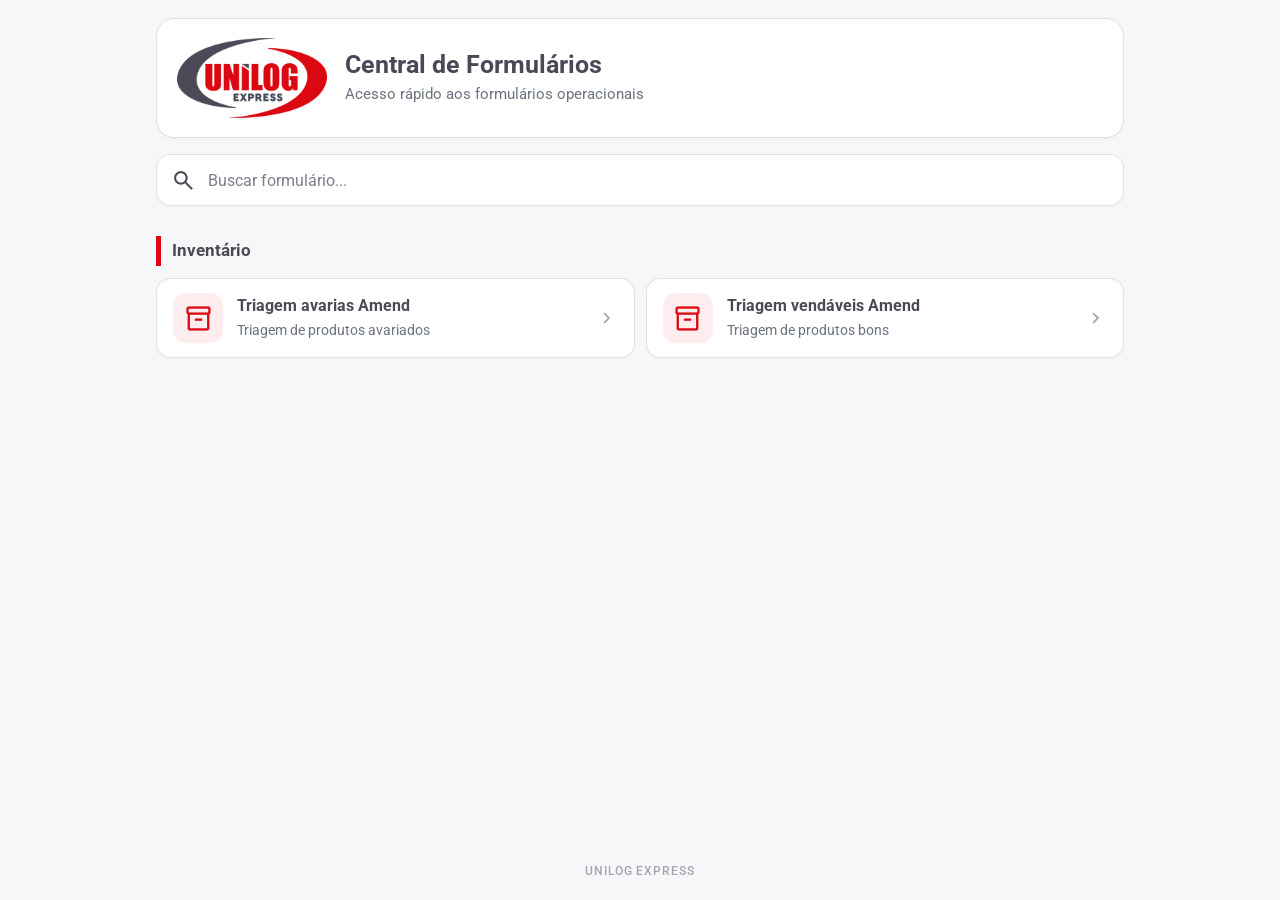
==== commit d4913b2c: "Switch frontend to same-origin forms.json catalog" ====
--- a/index.html
+++ b/index.html
@@ -39,7 +39,7 @@
     href="https://fonts.googleapis.com/css2?family=Material+Symbols+Outlined"
   >
 
-  <!-- CSS | versão para evitar cache antigo em celulares/coletor -->
+  <!-- CSS -->
   <link
     rel="stylesheet"
     href="style.css?v=20260814-3"
@@ -134,11 +134,8 @@
   </main>
 
 
-  <!-- CONFIGURAÇÃO | versão para evitar cache antigo -->
-  <script src="config.js?v=20260814-3"></script>
-
-  <!-- APLICAÇÃO | versão para evitar cache antigo -->
-  <script src="app.js?v=20260814-3"></script>
+  <!-- APLICAÇÃO -->
+  <script src="app.js?v=20260814-4"></script>
 
 </body>
 
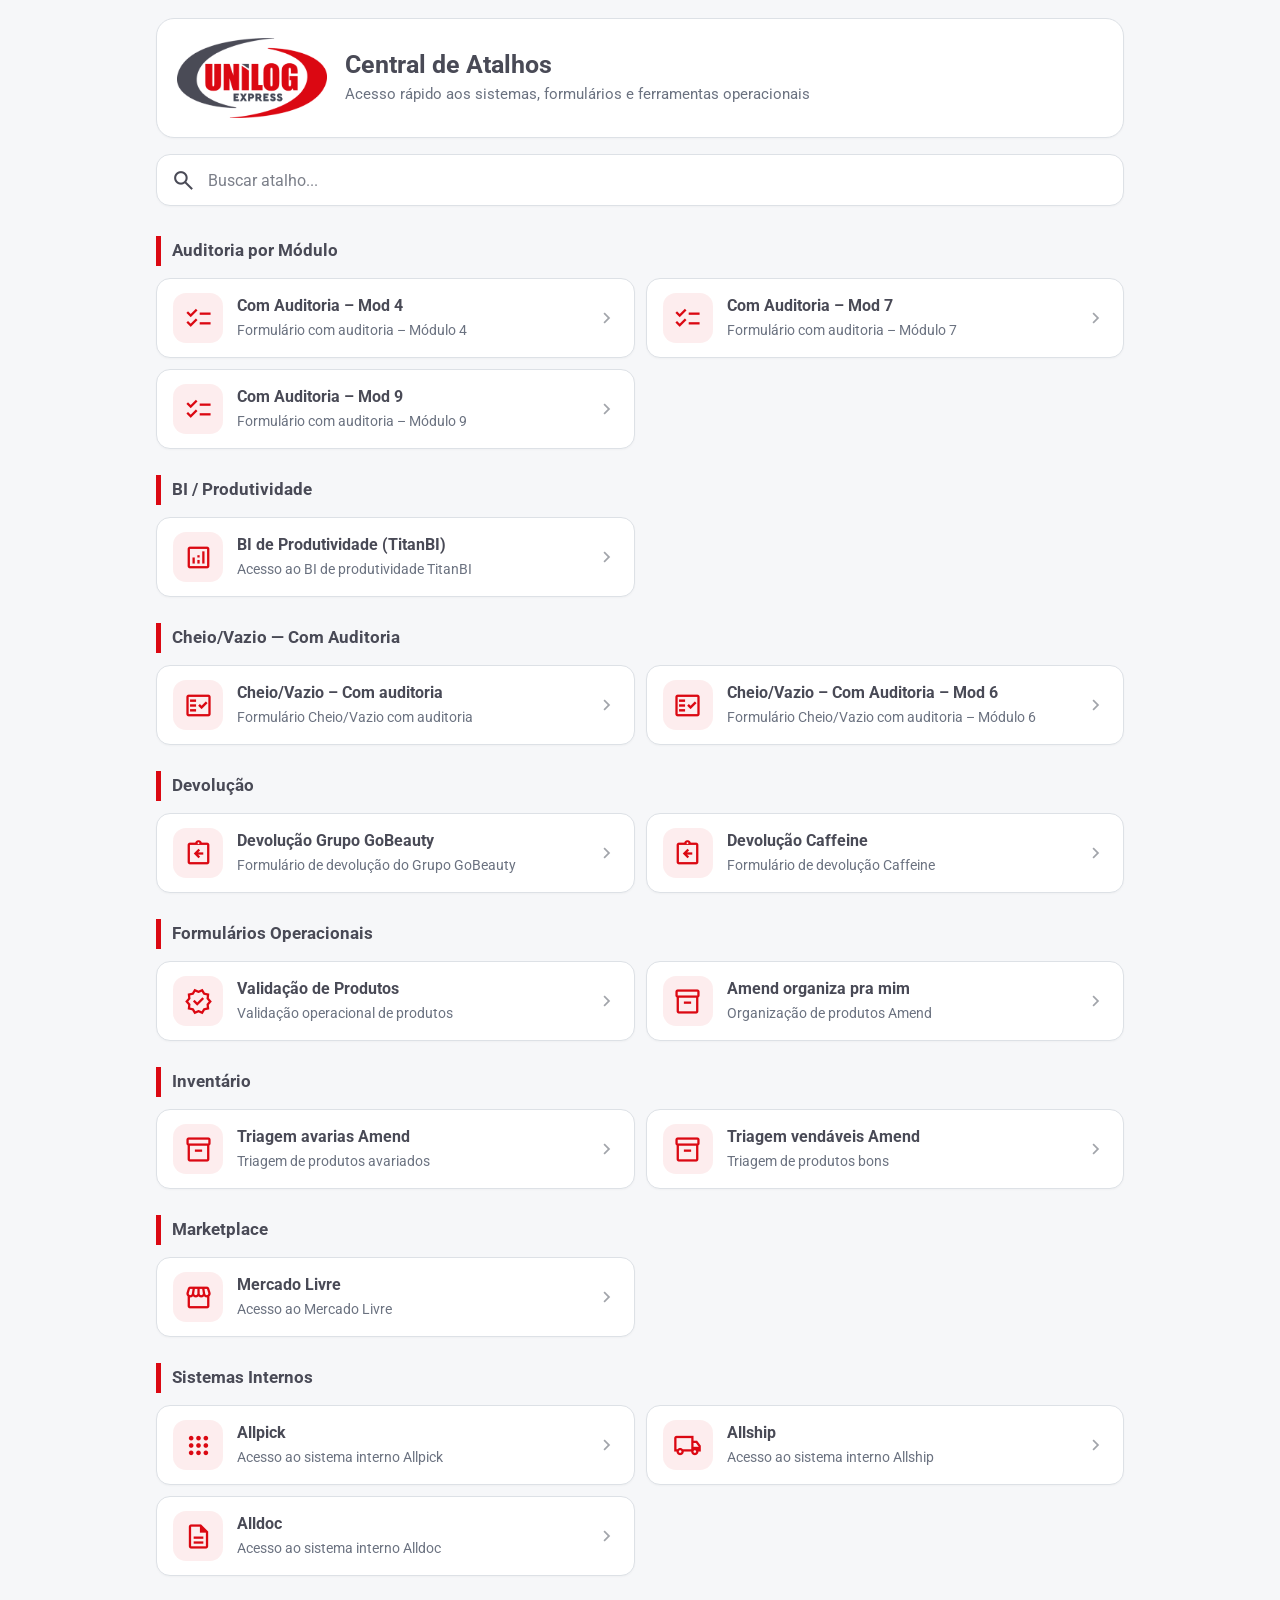
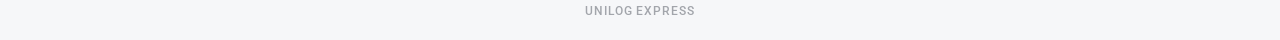
==== commit a940893e: "Rename portal to Central de Atalhos" ====
--- a/index.html
+++ b/index.html
@@ -14,7 +14,7 @@
     content="#494a56"
   >
 
-  <title>Central de Formulários | Unilog Express</title>
+  <title>Central de Atalhos | Unilog Express</title>
 
   <!-- Roboto -->
   <link
@@ -62,10 +62,10 @@
       </div>
 
       <div class="header-text">
-        <h1>Central de Formulários</h1>
+        <h1>Central de Atalhos</h1>
 
         <p>
-          Acesso rápido aos formulários operacionais
+          Acesso rápido aos sistemas, formulários e ferramentas operacionais
         </p>
       </div>
 
@@ -75,7 +75,7 @@
     <!-- BUSCA -->
     <section
       class="search-section"
-      aria-label="Pesquisa de formulários"
+      aria-label="Pesquisa de atalhos"
     >
 
       <div class="search-box">
@@ -90,9 +90,9 @@
         <input
           type="search"
           id="searchInput"
-          placeholder="Buscar formulário..."
+          placeholder="Buscar atalho..."
           autocomplete="off"
-          aria-label="Buscar formulário"
+          aria-label="Buscar atalho"
         >
 
         <button
@@ -120,7 +120,7 @@
     >
 
       <div class="estado">
-        Carregando formulários...
+        Carregando atalhos...
       </div>
 
     </section>
@@ -135,7 +135,7 @@
 
 
   <!-- APLICAÇÃO -->
-  <script src="app.js?v=20260814-4"></script>
+  <script src="app.js?v=20260814-5"></script>
 
 </body>
 
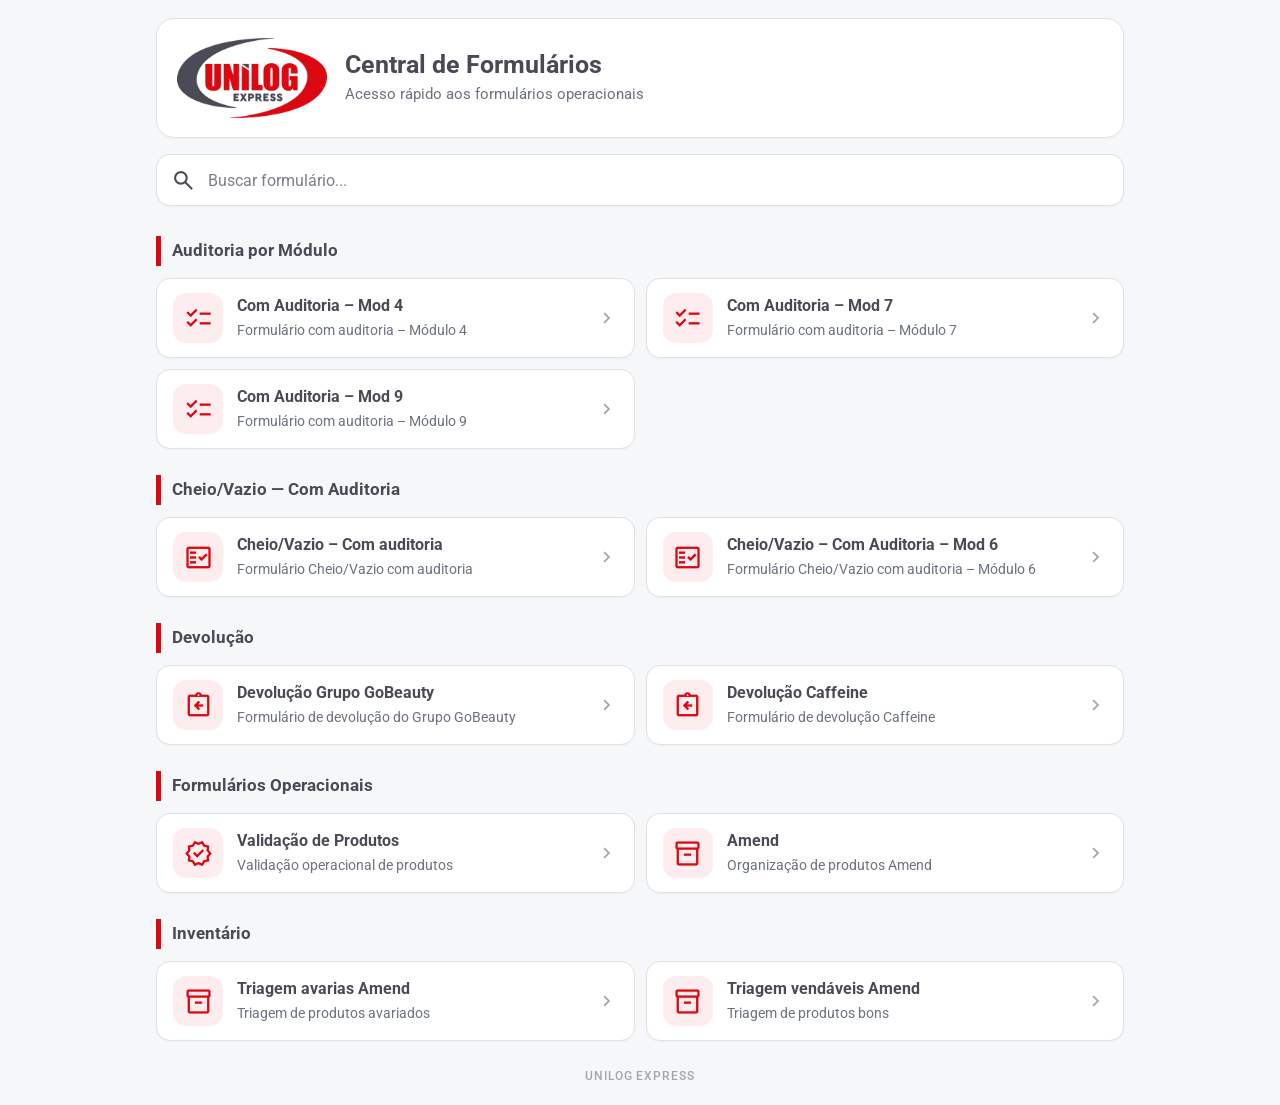
==== commit 763cf4b4: "Reverte interface para Central de Formulários" ====
--- a/index.html
+++ b/index.html
@@ -14,7 +14,12 @@
     content="#494a56"
   >
 
-  <title>Central de Atalhos | Unilog Express</title>
+  <!-- Evita manter uma versão antiga da página em cache em Safari/WebViews -->
+  <meta http-equiv="Cache-Control" content="no-cache, no-store, must-revalidate">
+  <meta http-equiv="Pragma" content="no-cache">
+  <meta http-equiv="Expires" content="0">
+
+  <title>Central de Formulários | Unilog Express</title>
 
   <!-- Roboto -->
   <link
@@ -42,7 +47,7 @@
   <!-- CSS -->
   <link
     rel="stylesheet"
-    href="style.css?v=20260814-3"
+    href="style.css?v=20260814-6"
   >
 </head>
 
@@ -62,10 +67,10 @@
       </div>
 
       <div class="header-text">
-        <h1>Central de Atalhos</h1>
+        <h1>Central de Formulários</h1>
 
         <p>
-          Acesso rápido aos sistemas, formulários e ferramentas operacionais
+          Acesso rápido aos formulários operacionais
         </p>
       </div>
 
@@ -75,7 +80,7 @@
     <!-- BUSCA -->
     <section
       class="search-section"
-      aria-label="Pesquisa de atalhos"
+      aria-label="Pesquisa de formulários"
     >
 
       <div class="search-box">
@@ -90,9 +95,9 @@
         <input
           type="search"
           id="searchInput"
-          placeholder="Buscar atalho..."
+          placeholder="Buscar formulário..."
           autocomplete="off"
-          aria-label="Buscar atalho"
+          aria-label="Buscar formulário"
         >
 
         <button
@@ -120,7 +125,7 @@
     >
 
       <div class="estado">
-        Carregando atalhos...
+        Carregando formulários...
       </div>
 
     </section>
@@ -135,7 +140,7 @@
 
 
   <!-- APLICAÇÃO -->
-  <script src="app.js?v=20260814-5"></script>
+  <script src="app.js?v=20260814-7"></script>
 
 </body>
 
